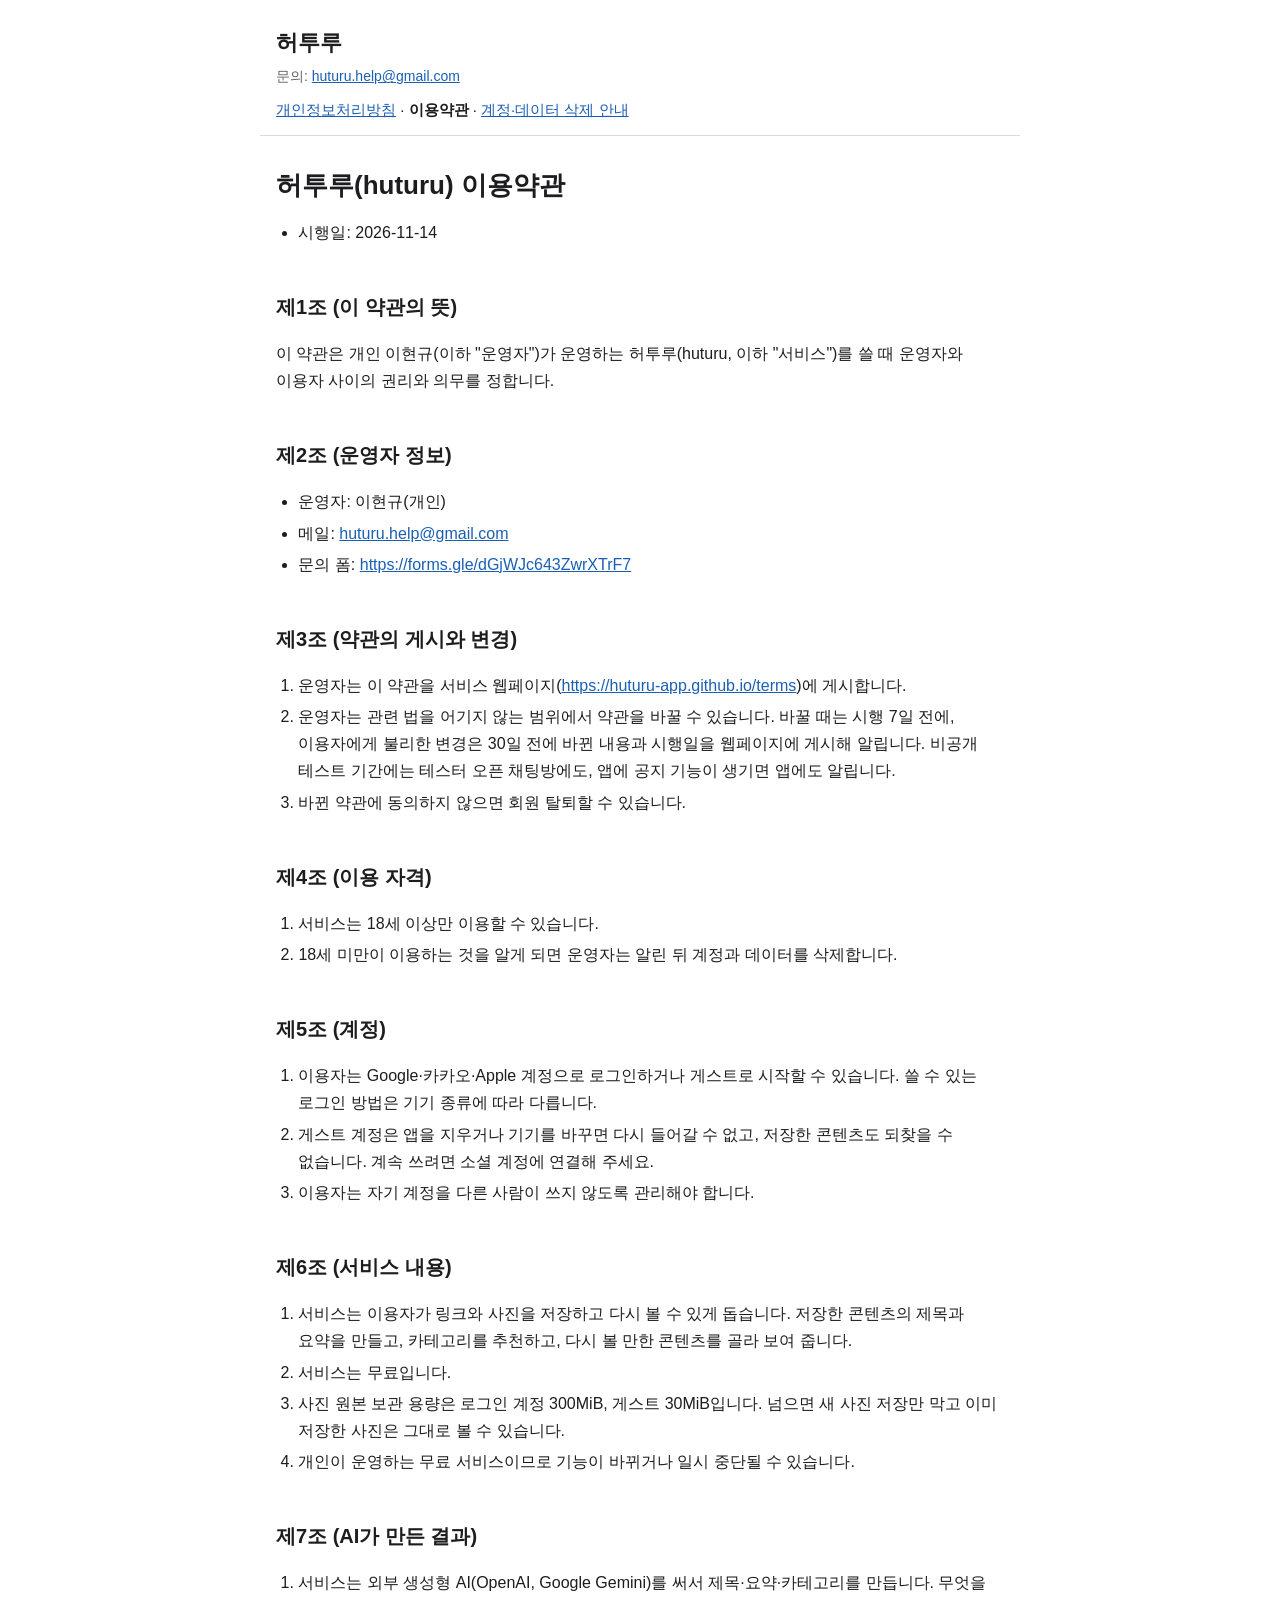
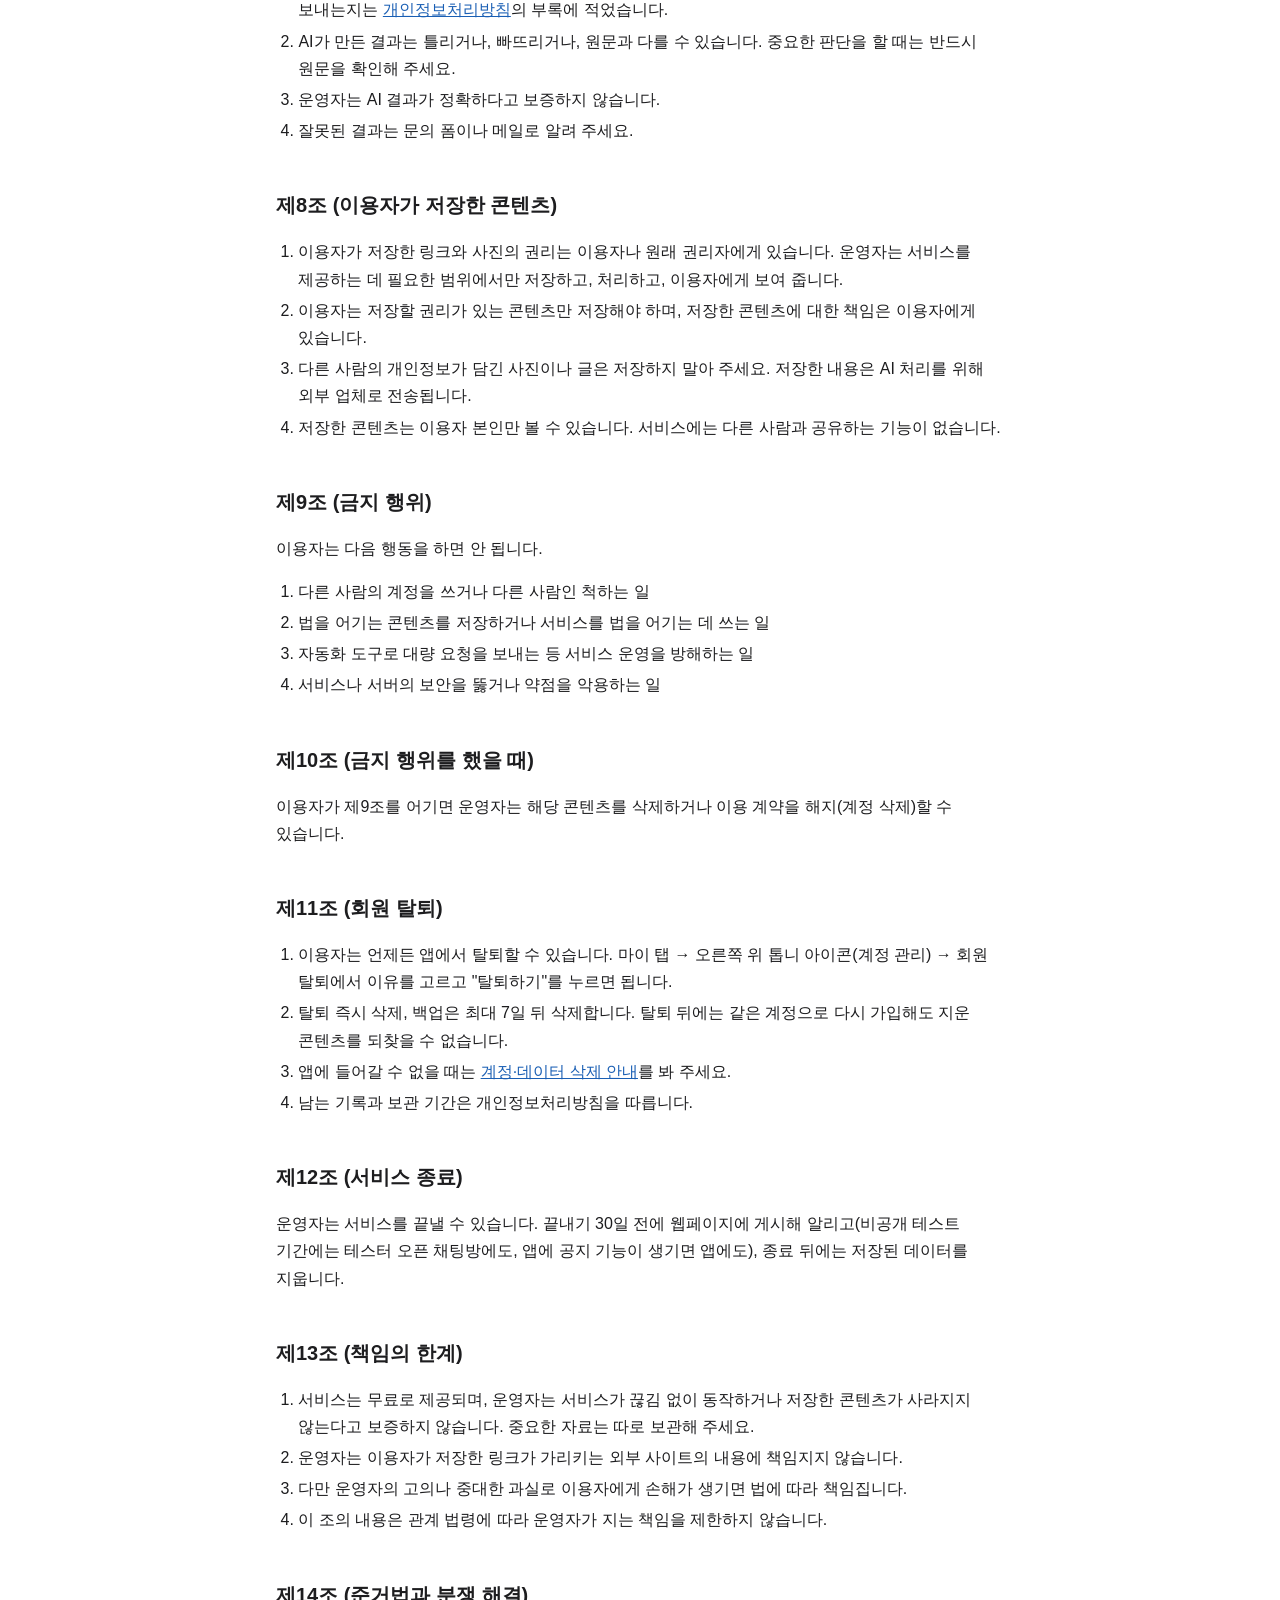
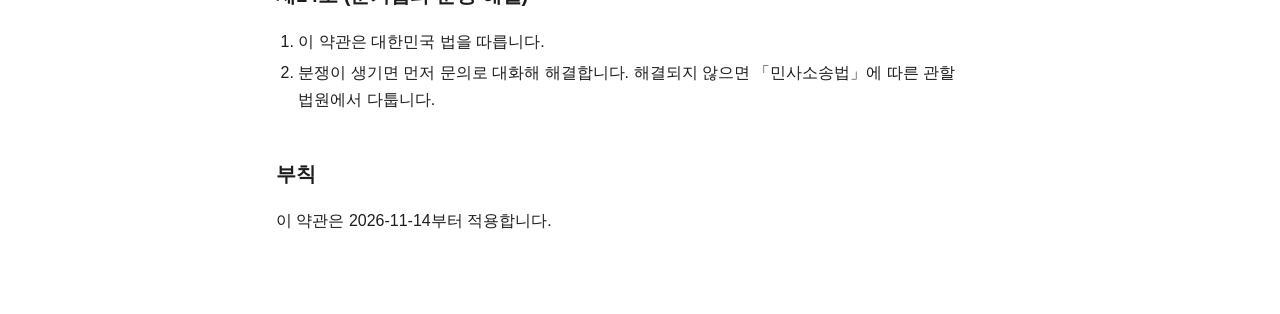
==== terms/index.html @ 4a79ac4e "개인정보처리방침·이용약관·계정 삭제 안내 게시 (2026-11-14)" ====
<!doctype html>
<html lang="ko">
<head>
<meta charset="utf-8">
<meta name="viewport" content="width=device-width, initial-scale=1">
<title>이용약관 - 허투루</title>
<link rel="stylesheet" href="/style.css">
</head>
<body>
<header>
<p class="brand"><a href="/">허투루</a></p>
<p class="contact">문의: <a href="mailto:huturu.help@gmail.com">huturu.help@gmail.com</a></p>
<nav><a href="/privacy">개인정보처리방침</a> · <a href="/terms" aria-current="page">이용약관</a> · <a href="/account-deletion">계정·데이터 삭제 안내</a></nav>
</header>
<main>
<h1>허투루(huturu) 이용약관</h1>
<ul><li>시행일: 2026-11-14</li></ul>
<h2>제1조 (이 약관의 뜻)</h2>
<p>이 약관은 개인 이현규(이하 "운영자")가 운영하는 허투루(huturu, 이하 "서비스")를 쓸 때 운영자와 이용자 사이의 권리와 의무를 정합니다.</p>
<h2>제2조 (운영자 정보)</h2>
<ul><li>운영자: 이현규(개인)</li><li>메일: <a href="mailto:huturu.help@gmail.com">huturu.help@gmail.com</a></li><li>문의 폼: <a href="https://forms.gle/dGjWJc643ZwrXTrF7">https://forms.gle/dGjWJc643ZwrXTrF7</a></li></ul>
<h2>제3조 (약관의 게시와 변경)</h2>
<ol><li>운영자는 이 약관을 서비스 웹페이지(<a href="https://huturu-app.github.io/terms">https://huturu-app.github.io/terms</a>)에 게시합니다.</li><li>운영자는 관련 법을 어기지 않는 범위에서 약관을 바꿀 수 있습니다. 바꿀 때는 시행 7일 전에, 이용자에게 불리한 변경은 30일 전에 바뀐 내용과 시행일을 웹페이지에 게시해 알립니다. 비공개 테스트 기간에는 테스터 오픈 채팅방에도, 앱에 공지 기능이 생기면 앱에도 알립니다.</li><li>바뀐 약관에 동의하지 않으면 회원 탈퇴할 수 있습니다.</li></ol>
<h2>제4조 (이용 자격)</h2>
<ol><li>서비스는 18세 이상만 이용할 수 있습니다.</li><li>18세 미만이 이용하는 것을 알게 되면 운영자는 알린 뒤 계정과 데이터를 삭제합니다.</li></ol>
<h2>제5조 (계정)</h2>
<ol><li>이용자는 Google·카카오·Apple 계정으로 로그인하거나 게스트로 시작할 수 있습니다. 쓸 수 있는 로그인 방법은 기기 종류에 따라 다릅니다.</li><li>게스트 계정은 앱을 지우거나 기기를 바꾸면 다시 들어갈 수 없고, 저장한 콘텐츠도 되찾을 수 없습니다. 계속 쓰려면 소셜 계정에 연결해 주세요.</li><li>이용자는 자기 계정을 다른 사람이 쓰지 않도록 관리해야 합니다.</li></ol>
<h2>제6조 (서비스 내용)</h2>
<ol><li>서비스는 이용자가 링크와 사진을 저장하고 다시 볼 수 있게 돕습니다. 저장한 콘텐츠의 제목과 요약을 만들고, 카테고리를 추천하고, 다시 볼 만한 콘텐츠를 골라 보여 줍니다.</li><li>서비스는 무료입니다.</li><li>사진 원본 보관 용량은 로그인 계정 300MiB, 게스트 30MiB입니다. 넘으면 새 사진 저장만 막고 이미 저장한 사진은 그대로 볼 수 있습니다.</li><li>개인이 운영하는 무료 서비스이므로 기능이 바뀌거나 일시 중단될 수 있습니다.</li></ol>
<h2>제7조 (AI가 만든 결과)</h2>
<ol><li>서비스는 외부 생성형 AI(OpenAI, Google Gemini)를 써서 제목·요약·카테고리를 만듭니다. 무엇을 보내는지는 <a href="/privacy">개인정보처리방침</a>의 부록에 적었습니다.</li><li>AI가 만든 결과는 틀리거나, 빠뜨리거나, 원문과 다를 수 있습니다. 중요한 판단을 할 때는 반드시 원문을 확인해 주세요.</li><li>운영자는 AI 결과가 정확하다고 보증하지 않습니다.</li><li>잘못된 결과는 문의 폼이나 메일로 알려 주세요.</li></ol>
<h2>제8조 (이용자가 저장한 콘텐츠)</h2>
<ol><li>이용자가 저장한 링크와 사진의 권리는 이용자나 원래 권리자에게 있습니다. 운영자는 서비스를 제공하는 데 필요한 범위에서만 저장하고, 처리하고, 이용자에게 보여 줍니다.</li><li>이용자는 저장할 권리가 있는 콘텐츠만 저장해야 하며, 저장한 콘텐츠에 대한 책임은 이용자에게 있습니다.</li><li>다른 사람의 개인정보가 담긴 사진이나 글은 저장하지 말아 주세요. 저장한 내용은 AI 처리를 위해 외부 업체로 전송됩니다.</li><li>저장한 콘텐츠는 이용자 본인만 볼 수 있습니다. 서비스에는 다른 사람과 공유하는 기능이 없습니다.</li></ol>
<h2>제9조 (금지 행위)</h2>
<p>이용자는 다음 행동을 하면 안 됩니다.</p>
<ol><li>다른 사람의 계정을 쓰거나 다른 사람인 척하는 일</li><li>법을 어기는 콘텐츠를 저장하거나 서비스를 법을 어기는 데 쓰는 일</li><li>자동화 도구로 대량 요청을 보내는 등 서비스 운영을 방해하는 일</li><li>서비스나 서버의 보안을 뚫거나 약점을 악용하는 일</li></ol>
<h2>제10조 (금지 행위를 했을 때)</h2>
<p>이용자가 제9조를 어기면 운영자는 해당 콘텐츠를 삭제하거나 이용 계약을 해지(계정 삭제)할 수 있습니다.</p>
<h2>제11조 (회원 탈퇴)</h2>
<ol><li>이용자는 언제든 앱에서 탈퇴할 수 있습니다. 마이 탭 → 오른쪽 위 톱니 아이콘(계정 관리) → 회원 탈퇴에서 이유를 고르고 "탈퇴하기"를 누르면 됩니다.</li><li>탈퇴 즉시 삭제, 백업은 최대 7일 뒤 삭제합니다. 탈퇴 뒤에는 같은 계정으로 다시 가입해도 지운 콘텐츠를 되찾을 수 없습니다.</li><li>앱에 들어갈 수 없을 때는 <a href="/account-deletion">계정·데이터 삭제 안내</a>를 봐 주세요.</li><li>남는 기록과 보관 기간은 개인정보처리방침을 따릅니다.</li></ol>
<h2>제12조 (서비스 종료)</h2>
<p>운영자는 서비스를 끝낼 수 있습니다. 끝내기 30일 전에 웹페이지에 게시해 알리고(비공개 테스트 기간에는 테스터 오픈 채팅방에도, 앱에 공지 기능이 생기면 앱에도), 종료 뒤에는 저장된 데이터를 지웁니다.</p>
<h2>제13조 (책임의 한계)</h2>
<ol><li>서비스는 무료로 제공되며, 운영자는 서비스가 끊김 없이 동작하거나 저장한 콘텐츠가 사라지지 않는다고 보증하지 않습니다. 중요한 자료는 따로 보관해 주세요.</li><li>운영자는 이용자가 저장한 링크가 가리키는 외부 사이트의 내용에 책임지지 않습니다.</li><li>다만 운영자의 고의나 중대한 과실로 이용자에게 손해가 생기면 법에 따라 책임집니다.</li><li>이 조의 내용은 관계 법령에 따라 운영자가 지는 책임을 제한하지 않습니다.</li></ol>
<h2>제14조 (준거법과 분쟁 해결)</h2>
<ol><li>이 약관은 대한민국 법을 따릅니다.</li><li>분쟁이 생기면 먼저 문의로 대화해 해결합니다. 해결되지 않으면 「민사소송법」에 따른 관할 법원에서 다툽니다.</li></ol>
<h2>부칙</h2>
<p>이 약관은 2026-11-14부터 적용합니다.</p>
</main>
</body>
</html>
---- style.css ----
:root { color-scheme: light dark; --fg: #1d1d1f; --bg: #ffffff; --muted: #5f6368; --line: #d9d9de; --head: #f4f4f6; --link: #1a5fb4; }
@media (prefers-color-scheme: dark) {
  :root { --fg: #ececf0; --bg: #17171a; --muted: #a3a3ab; --line: #3a3a40; --head: #222227; --link: #8ab4f8; }
}
* { box-sizing: border-box; }
body { margin: 0; background: var(--bg); color: var(--fg); font-family: -apple-system, BlinkMacSystemFont, "Apple SD Gothic Neo", "Malgun Gothic", "Noto Sans KR", sans-serif; font-size: 16px; line-height: 1.7; word-break: keep-all; overflow-wrap: anywhere; }
header, main { max-width: 760px; margin: 0 auto; padding: 0 16px; }
header { padding-top: 24px; padding-bottom: 12px; border-bottom: 1px solid var(--line); }
.brand { margin: 0; font-size: 22px; font-weight: 700; }
.brand a { color: inherit; text-decoration: none; }
.contact { margin: 4px 0 8px; color: var(--muted); font-size: 14px; }
nav { font-size: 15px; }
nav a[aria-current="page"] { font-weight: 700; color: var(--fg); text-decoration: none; }
main { padding-bottom: 64px; }
h1 { font-size: 26px; line-height: 1.35; margin: 32px 0 16px; }
h2 { font-size: 20px; margin: 36px 0 12px; padding-top: 8px; }
h3 { font-size: 17px; margin: 24px 0 8px; }
a { color: var(--link); }
ul, ol { padding-left: 1.4em; }
li { margin: 4px 0; }
hr { border: 0; border-top: 1px solid var(--line); margin: 40px 0; }
.table { overflow-x: auto; margin: 12px 0; }
table { border-collapse: collapse; width: 100%; font-size: 15px; }
th, td { border: 1px solid var(--line); padding: 8px 10px; text-align: left; vertical-align: top; }
th { background: var(--head); white-space: nowrap; }
code { font-size: 0.9em; }
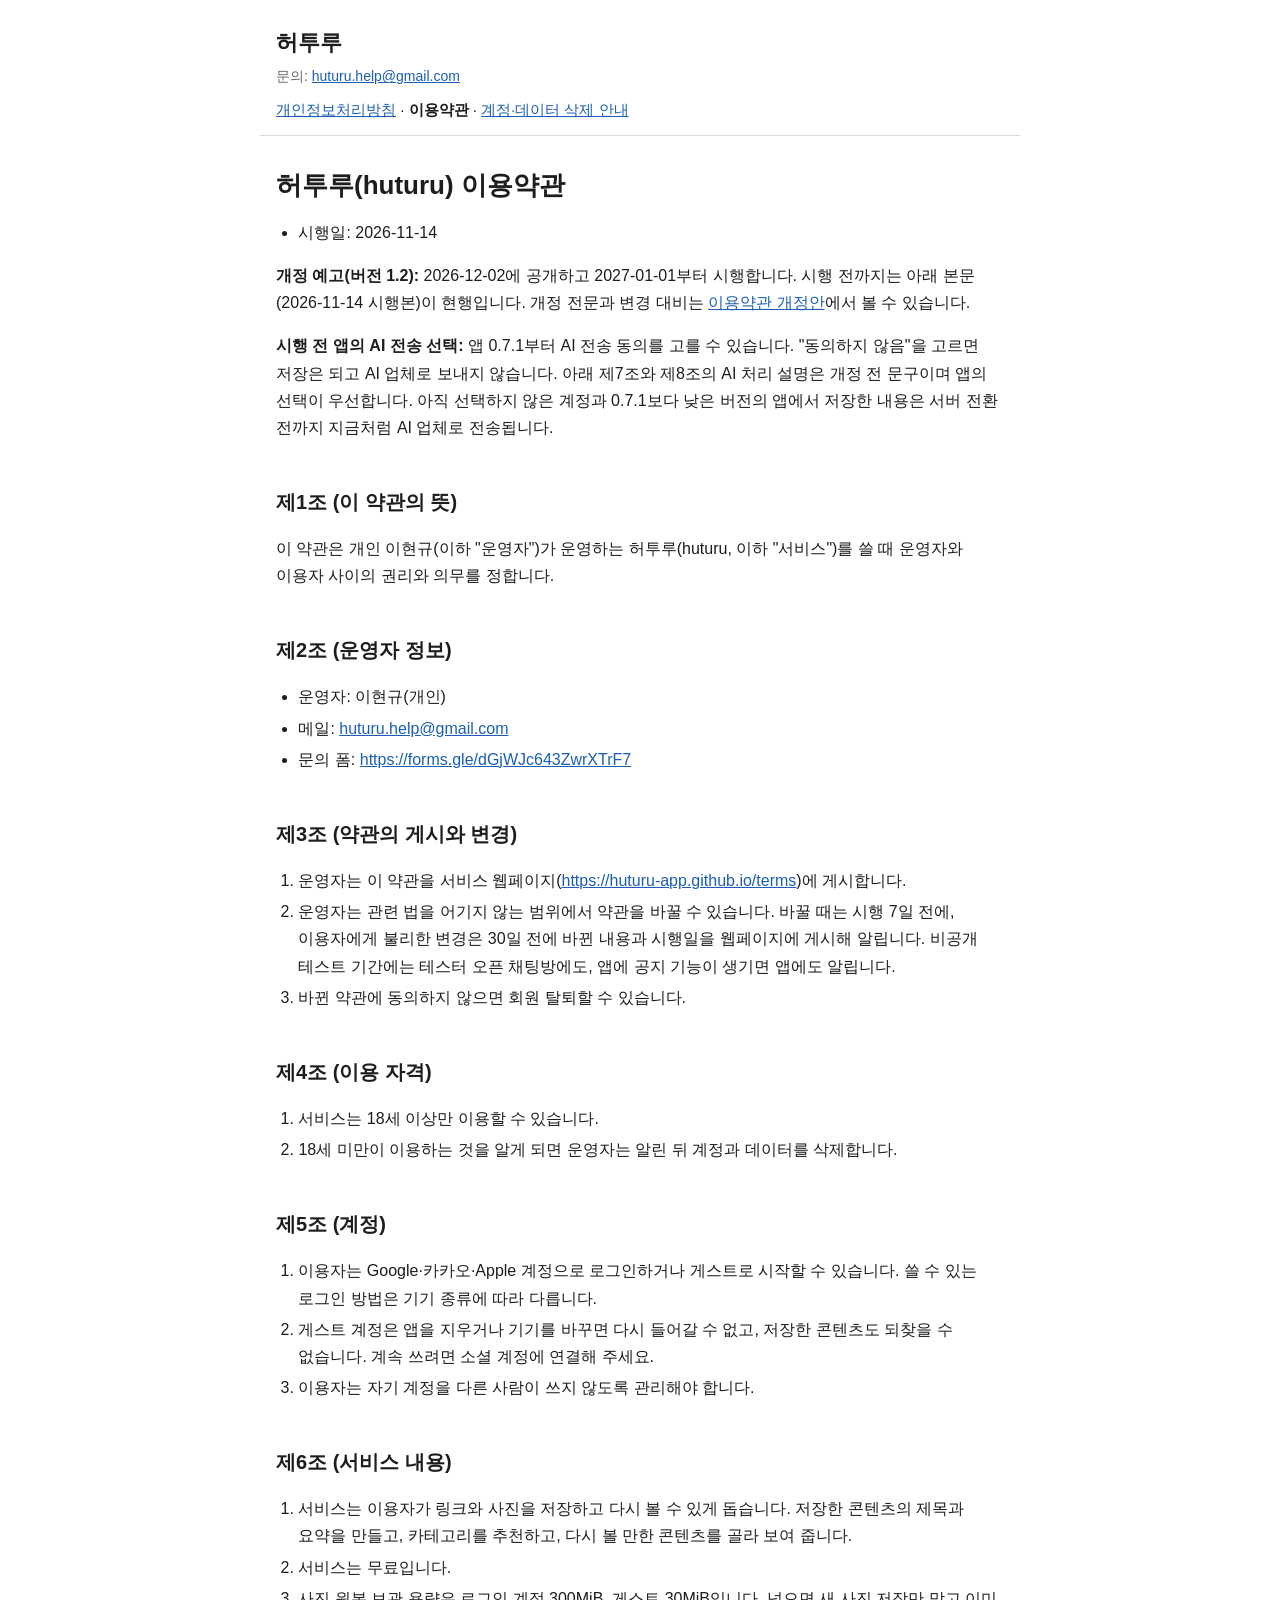
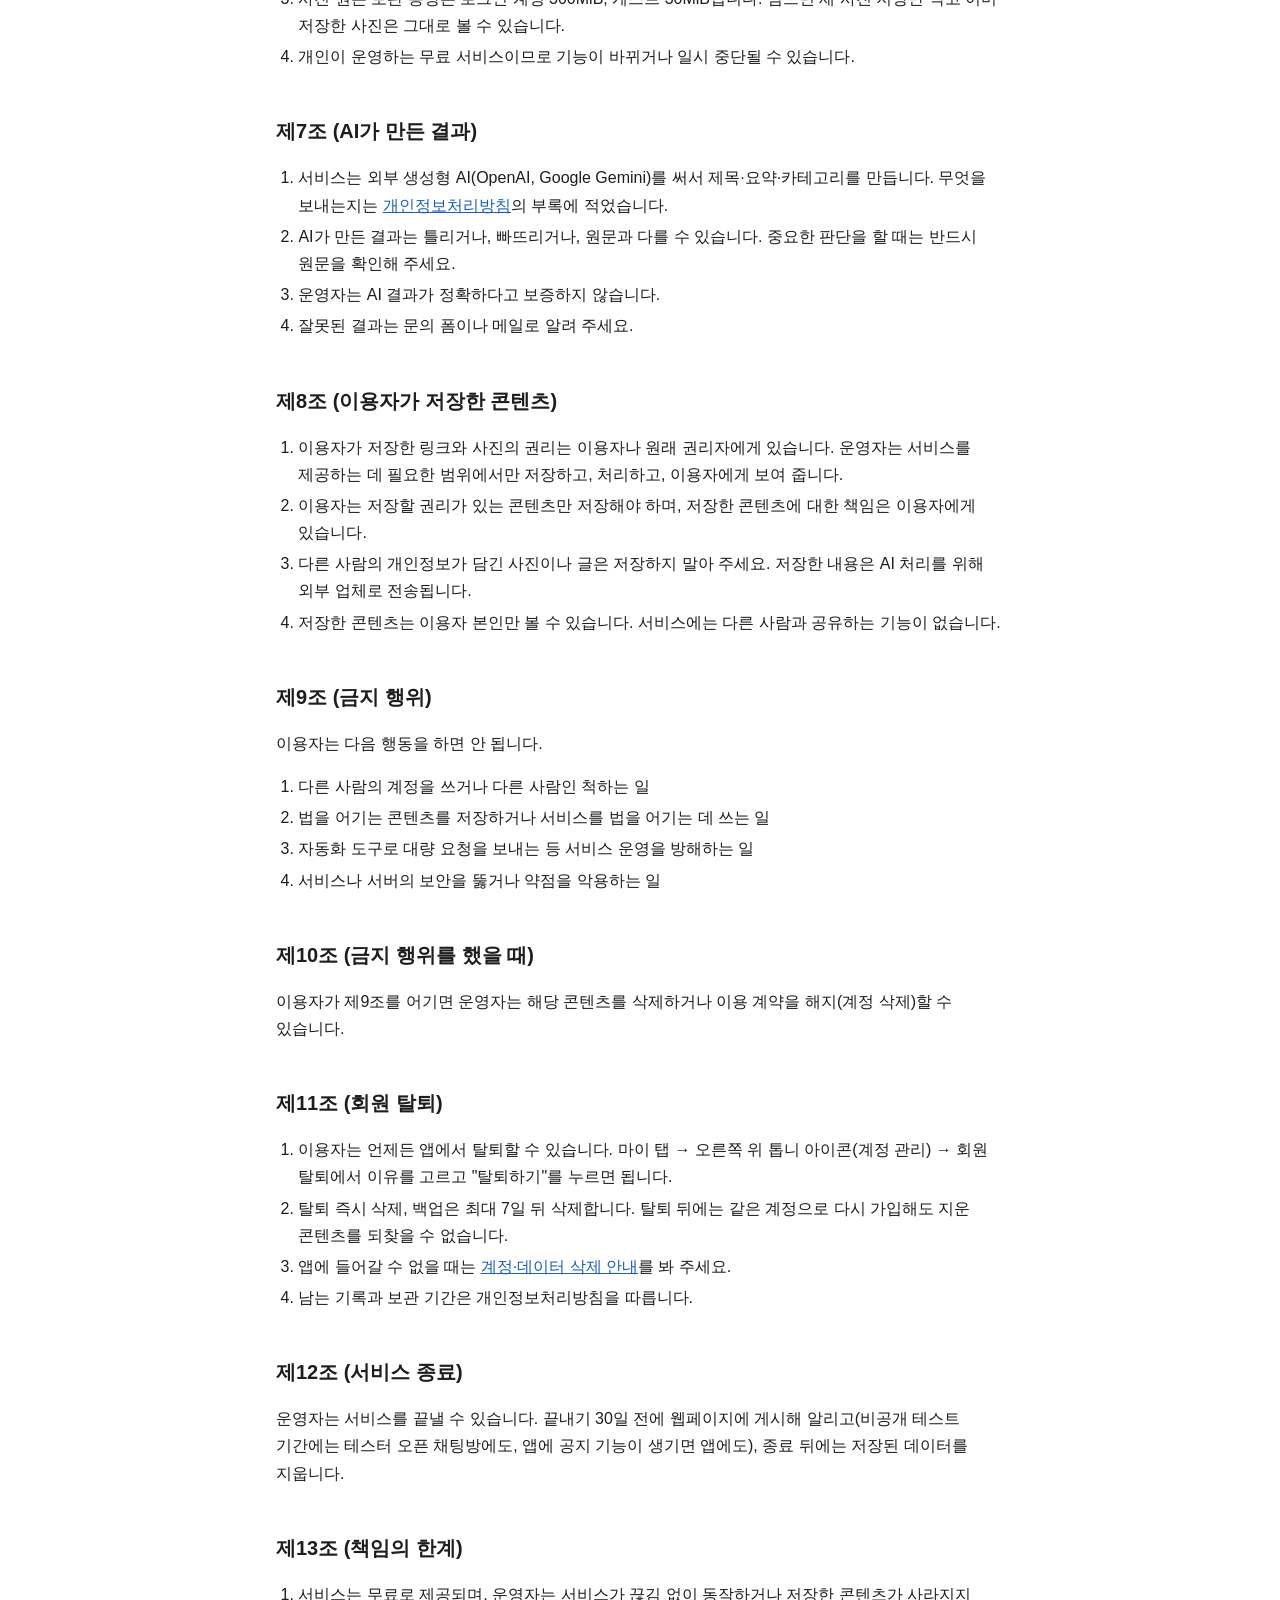
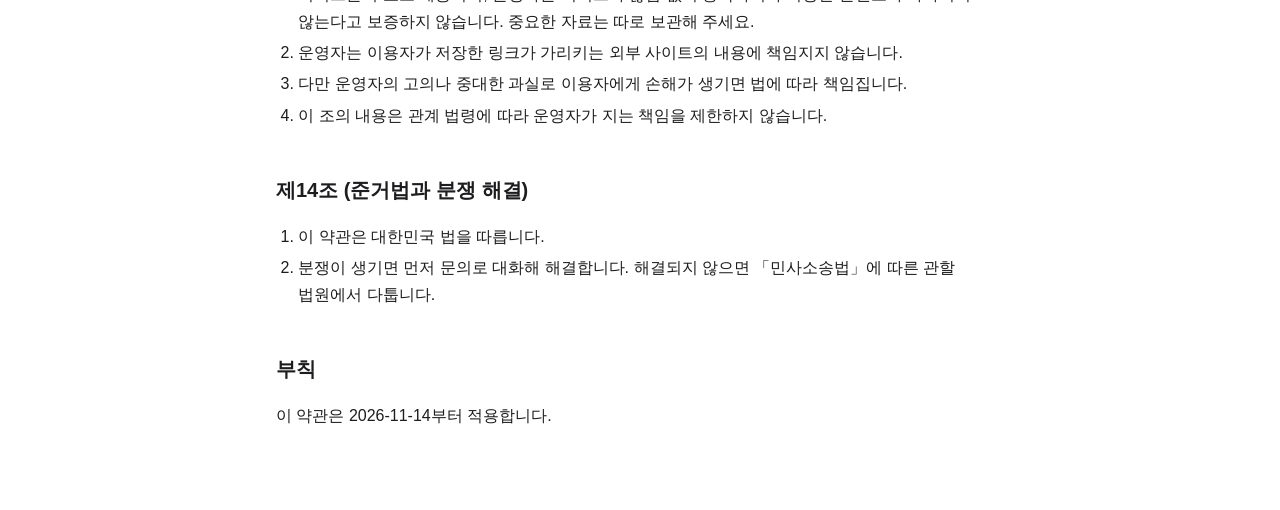
==== commit 635acd6a: "docs: 개인정보처리방침 1.2·이용약관 개정 예고 (clip-back/clipback#480) 2026-12-02 예고, 2027-01-01 시행. 현행 본문에 머리말 예고를 " ====
--- a/terms/index.html
+++ b/terms/index.html
@@ -15,6 +15,8 @@
 <main>
 <h1>허투루(huturu) 이용약관</h1>
 <ul><li>시행일: 2026-11-14</li></ul>
+<p><strong>개정 예고(버전 1.2):</strong> 2026-12-02에 공개하고 2027-01-01부터 시행합니다. 시행 전까지는 아래 본문(2026-11-14 시행본)이 현행입니다. 개정 전문과 변경 대비는 <a href="/terms/next/">이용약관 개정안</a>에서 볼 수 있습니다.</p>
+<p><strong>시행 전 앱의 AI 전송 선택:</strong> 앱 0.7.1부터 AI 전송 동의를 고를 수 있습니다. "동의하지 않음"을 고르면 저장은 되고 AI 업체로 보내지 않습니다. 아래 제7조와 제8조의 AI 처리 설명은 개정 전 문구이며 앱의 선택이 우선합니다. 아직 선택하지 않은 계정과 0.7.1보다 낮은 버전의 앱에서 저장한 내용은 서버 전환 전까지 지금처럼 AI 업체로 전송됩니다.</p>
 <h2>제1조 (이 약관의 뜻)</h2>
 <p>이 약관은 개인 이현규(이하 "운영자")가 운영하는 허투루(huturu, 이하 "서비스")를 쓸 때 운영자와 이용자 사이의 권리와 의무를 정합니다.</p>
 <h2>제2조 (운영자 정보)</h2>
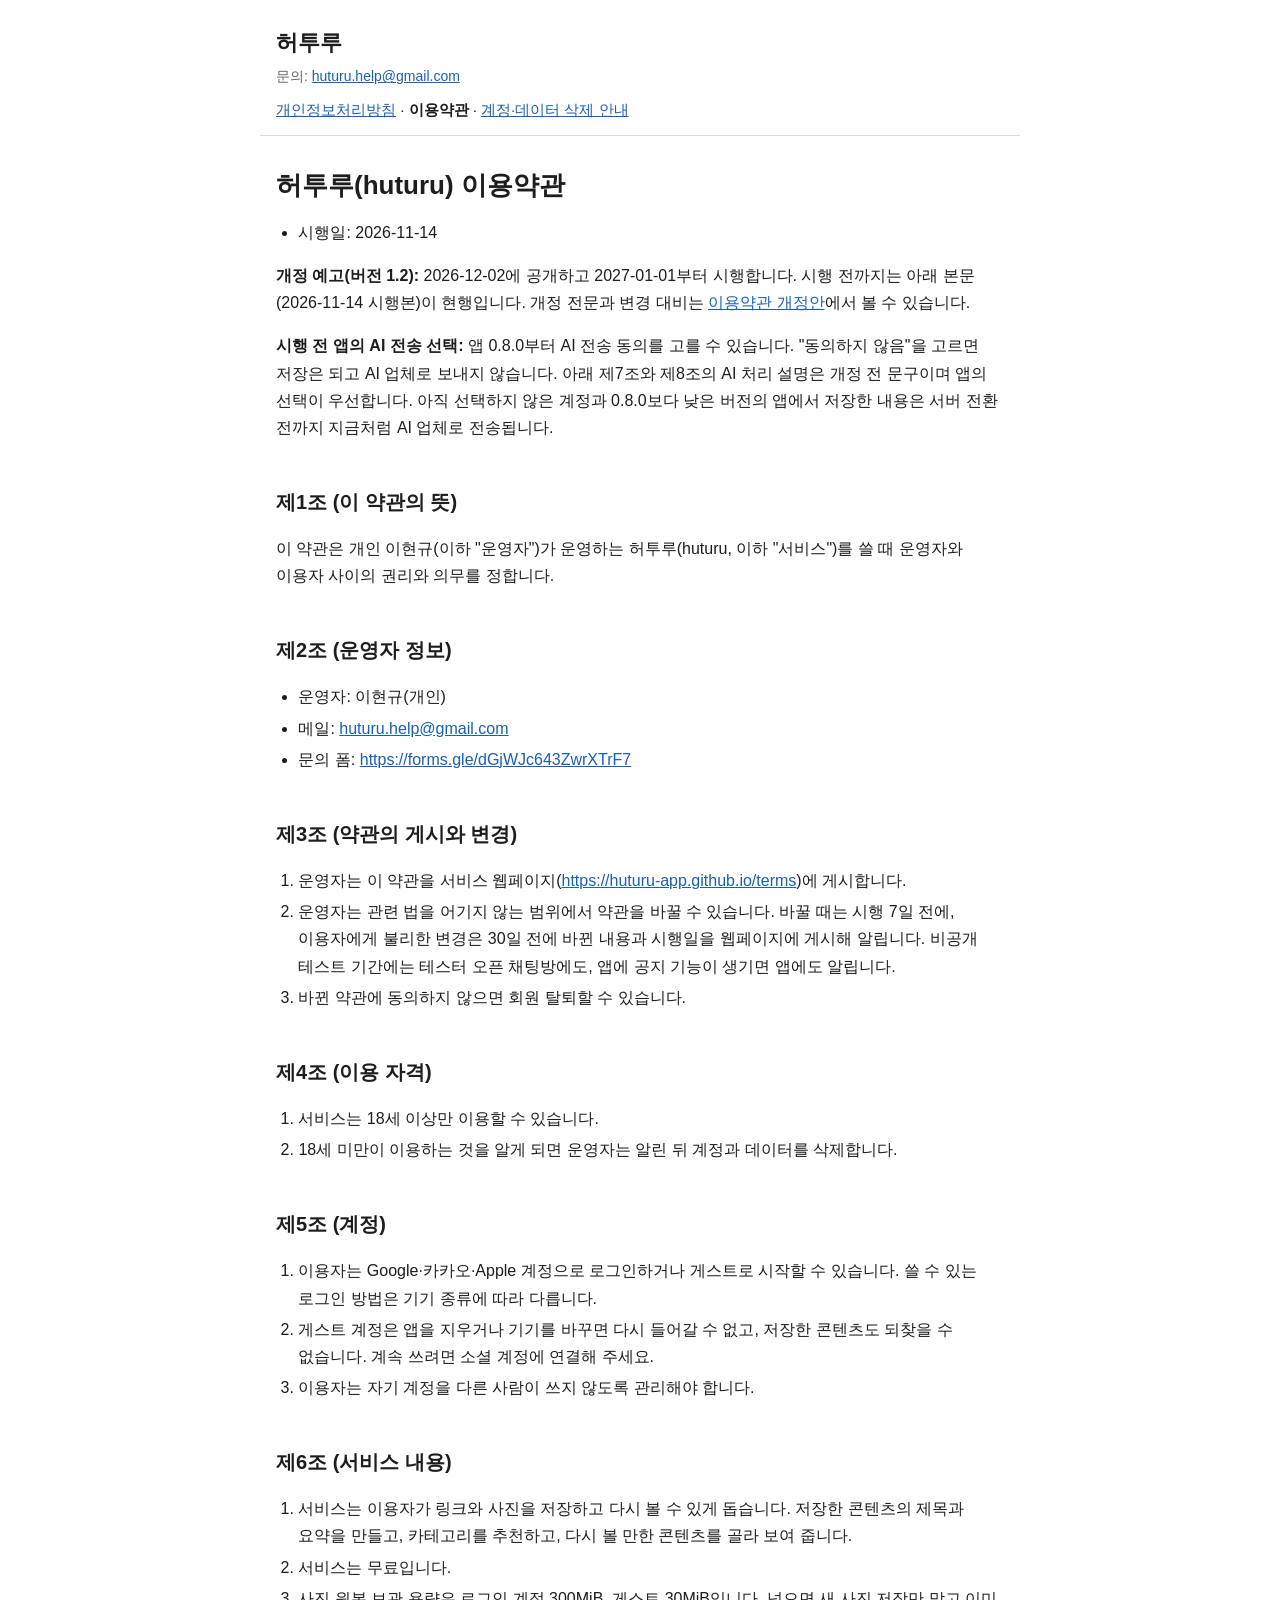
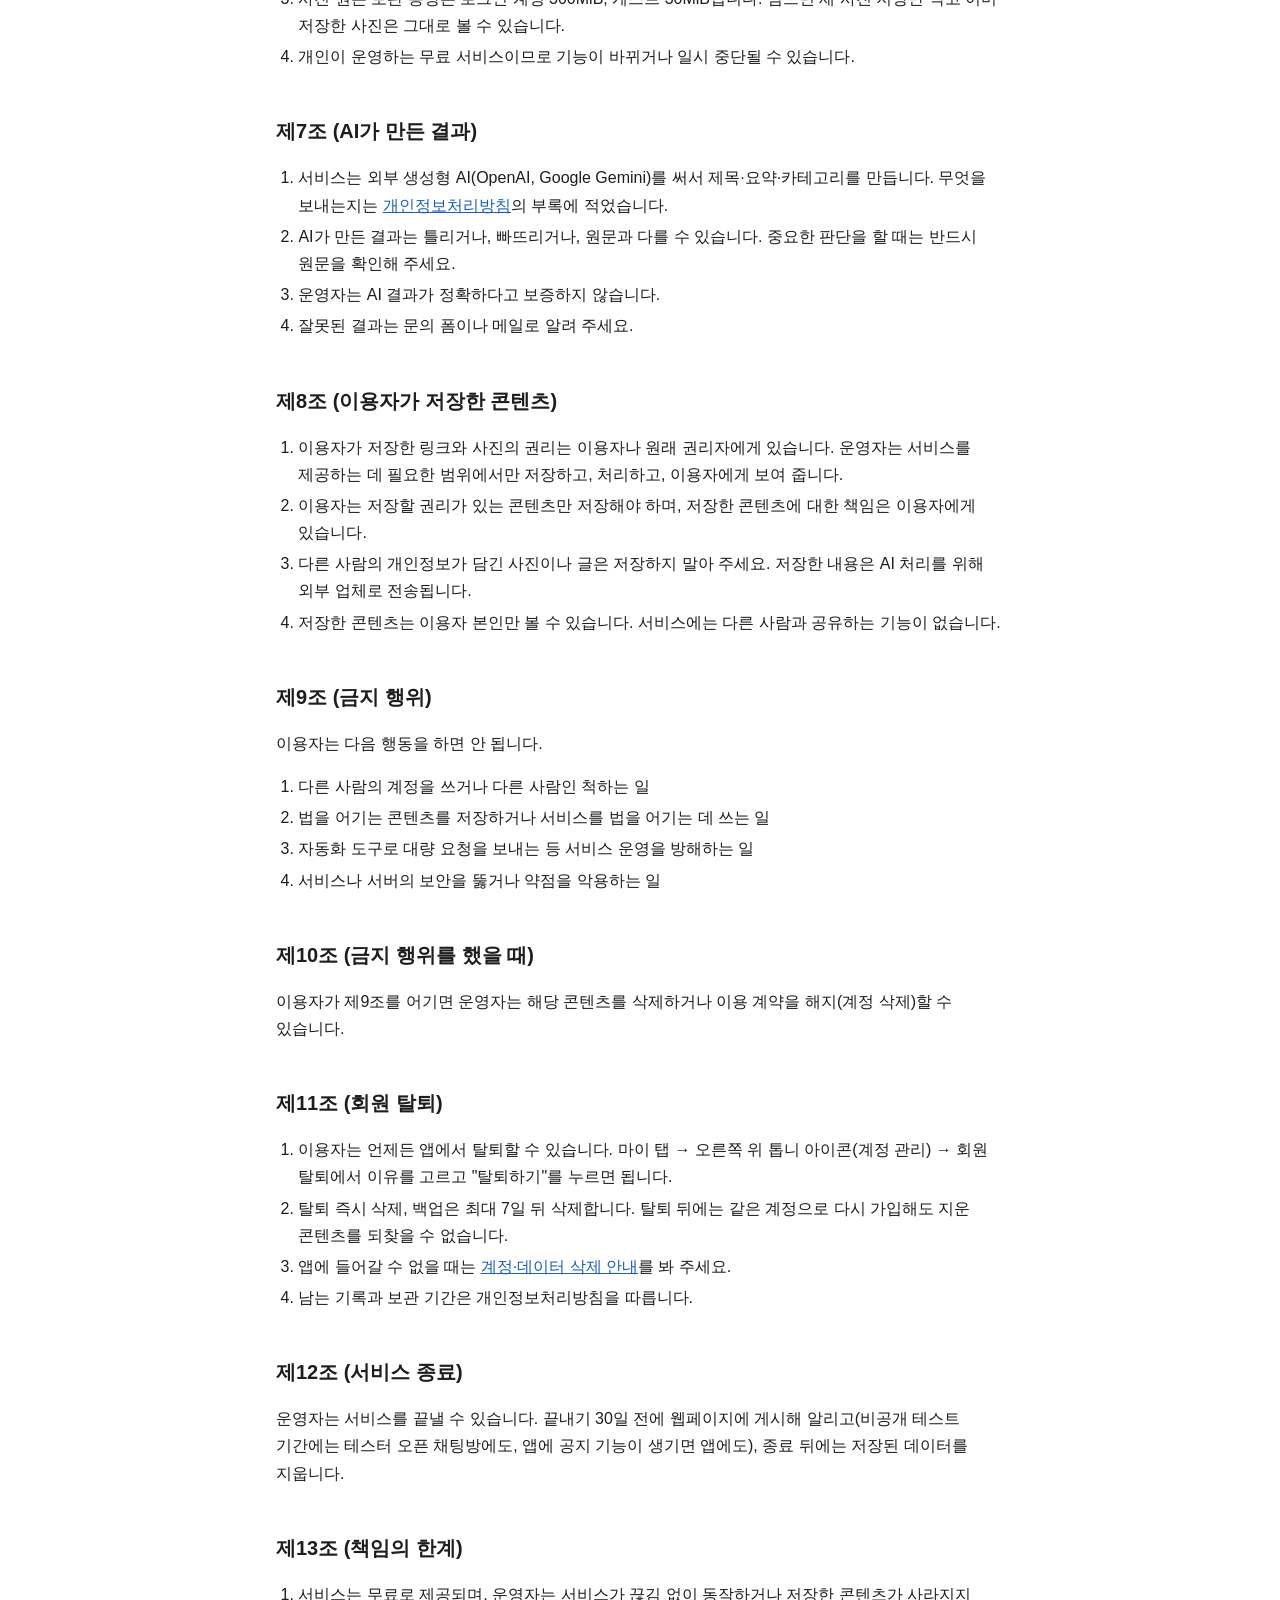
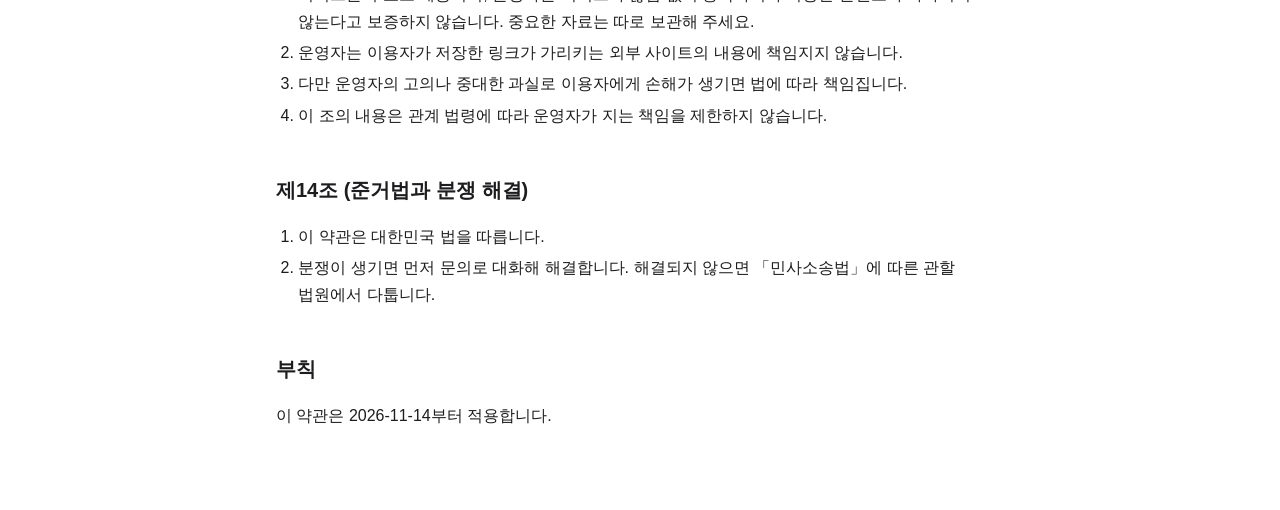
==== commit 6f05a3fc: "docs: 처리방침·약관 예고의 앱 버전을 0.8.0으로 고침 (clip-back/clipback#480) 사용자 결정 "0.8.0으로 (추천)".  Co-Authored-By: " ====
--- a/terms/index.html
+++ b/terms/index.html
@@ -16,7 +16,7 @@
 <h1>허투루(huturu) 이용약관</h1>
 <ul><li>시행일: 2026-11-14</li></ul>
 <p><strong>개정 예고(버전 1.2):</strong> 2026-12-02에 공개하고 2027-01-01부터 시행합니다. 시행 전까지는 아래 본문(2026-11-14 시행본)이 현행입니다. 개정 전문과 변경 대비는 <a href="/terms/next/">이용약관 개정안</a>에서 볼 수 있습니다.</p>
-<p><strong>시행 전 앱의 AI 전송 선택:</strong> 앱 0.7.1부터 AI 전송 동의를 고를 수 있습니다. "동의하지 않음"을 고르면 저장은 되고 AI 업체로 보내지 않습니다. 아래 제7조와 제8조의 AI 처리 설명은 개정 전 문구이며 앱의 선택이 우선합니다. 아직 선택하지 않은 계정과 0.7.1보다 낮은 버전의 앱에서 저장한 내용은 서버 전환 전까지 지금처럼 AI 업체로 전송됩니다.</p>
+<p><strong>시행 전 앱의 AI 전송 선택:</strong> 앱 0.8.0부터 AI 전송 동의를 고를 수 있습니다. "동의하지 않음"을 고르면 저장은 되고 AI 업체로 보내지 않습니다. 아래 제7조와 제8조의 AI 처리 설명은 개정 전 문구이며 앱의 선택이 우선합니다. 아직 선택하지 않은 계정과 0.8.0보다 낮은 버전의 앱에서 저장한 내용은 서버 전환 전까지 지금처럼 AI 업체로 전송됩니다.</p>
 <h2>제1조 (이 약관의 뜻)</h2>
 <p>이 약관은 개인 이현규(이하 "운영자")가 운영하는 허투루(huturu, 이하 "서비스")를 쓸 때 운영자와 이용자 사이의 권리와 의무를 정합니다.</p>
 <h2>제2조 (운영자 정보)</h2>
